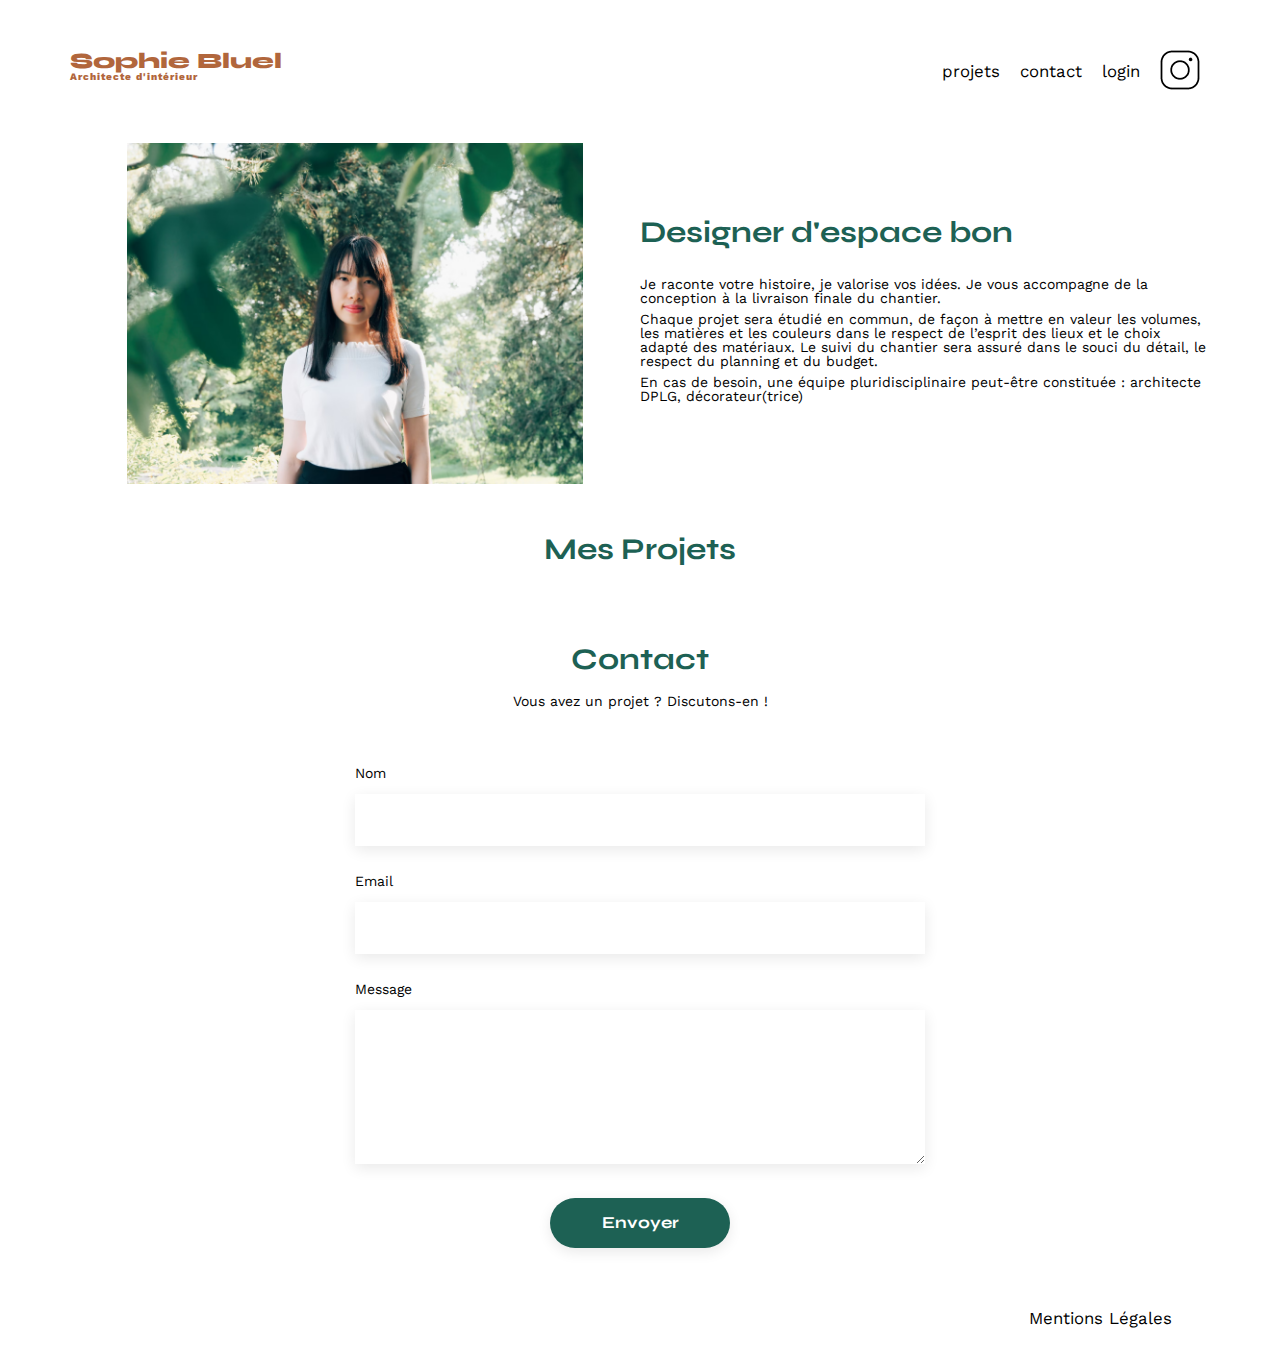
==== FrontEnd/index.html @ 10c4c0f0 "First commit" ====
<!DOCTYPE html>
<html lang="fr">
<head>
	<meta charset="UTF-8">
	<title>Sophie Bluel - Architecte d'intérieur</title>
	<meta name="viewport" content="width=device-width, initial-scale=1.0">
	<link rel="preconnect" href="https://fonts.googleapis.com">
	<link rel="preconnect" href="https://fonts.gstatic.com" crossorigin>
	<link href="https://fonts.googleapis.com/css2?family=Syne:wght@700;800&family=Work+Sans&display=swap" rel="stylesheet">
	<meta name="description" content="">
	<link rel="stylesheet" href="./assets/style.css">
</head>
<body>
<header>
	<h1>Sophie Bluel <span>Architecte d'intérieur</span></h1>
	<nav>
		<ul>
			<li>projets</li>
			<li>contact</li>
			<li>login</li>
			<li><img src="./assets/icons/instagram.png" alt="Instagram"></li>
		</ul>
	</nav>
</header>
<main>
	<section id="introduction">
		<figure>
			<img src="./assets/images/sophie-bluel.png" alt="">
		</figure>
		<article>
			<h2>Designer d'espace bon</h2>
			<p>Je raconte votre histoire, je valorise vos idées. Je vous accompagne de la conception à la livraison finale du chantier.</p>
			<p>Chaque projet sera étudié en commun, de façon à mettre en valeur les volumes, les matières et les couleurs dans le respect de l’esprit des lieux et le choix adapté des matériaux. Le suivi du chantier sera assuré dans le souci du détail, le respect du planning et du budget.</p>
			<p>En cas de besoin, une équipe pluridisciplinaire peut-être constituée : architecte DPLG, décorateur(trice)</p>
		</article>
	</section>
	<section id="portfolio">
		<h2>Mes Projets</h2>
		<div class="gallery">
		</div>
	</section>
	<section id="contact">
		<h2>Contact</h2>
		<p>Vous avez un projet ? Discutons-en !</p>
		<form action="#" method="post">
			<label for="name">Nom</label>
			<input type="text" name="name" id="name">
			<label for="email">Email</label>
			<input type="email" name="email" id="email">
			<label for="message">Message</label>
			<textarea name="message" id="message" cols="30" rows="10"></textarea>
			<input type="submit" value="Envoyer">
		</form>
	</section>
</main>

<footer>
	<nav>
		<ul>
			<li>Mentions Légales</li>
		</ul>
	</nav>
</footer>
<script src="index.js"></script>
</body>
</html>
---- FrontEnd/assets/style.css ----
/* http://meyerweb.com/eric/tools/css/reset/
   v2.0 | 20110126
   License: none (public domain)
*/

html, body, div, span, applet, object, iframe,
h1, h2, h3, h4, h5, h6, p, blockquote, pre,
a, abbr, acronym, address, big, cite, code,
del, dfn, em, img, ins, kbd, q, s, samp,
small, strike, strong, sub, sup, tt, var,
b, u, i, center,
dl, dt, dd, ol, ul, li,
fieldset, form, label, legend,
table, caption, tbody, tfoot, thead, tr, th, td,
article, aside, canvas, details, embed,
figure, figcaption, footer, header, hgroup,
menu, nav, output, ruby, section, summary,
time, mark, audio, video {
	margin: 0;
	padding: 0;
	border: 0;
	font-size: 100%;
	font: inherit;
	vertical-align: baseline;
}
/* HTML5 display-role reset for older browsers */
article, aside, details, figcaption, figure,
footer, header, hgroup, menu, nav, section {
	display: block;
}
body {
	line-height: 1;
}
ol, ul {
	list-style: none;
}
blockquote, q {
	quotes: none;
}
blockquote:before, blockquote:after,
q:before, q:after {
	content: '';
	content: none;
}
table {
	border-collapse: collapse;
	border-spacing: 0;
}
/** end reset css**/
body {
	max-width: 1140px;
	margin:auto;
	font-family: 'Work Sans' ;
	font-size: 14px;
}
header {
	display: flex;
	justify-content: space-between;
	margin: 50px 0
}
section {
	margin: 50px 0
}

h1{
	display: flex;
	flex-direction: column;
	font-family: 'Syne';
	font-size: 22px;
	font-weight: 800;
	color: #B1663C
}

h1 > span {
	font-family: 'Work Sans';
	font-size:10px;
	letter-spacing: 0.1em;
;
}

h2{
	font-family: 'Syne';
	font-weight: 700;
	font-size: 30px;
	color: #1D6154
}
nav ul {
	display: flex;
	align-items: center;
	list-style-type: none;

}
nav li {
	padding: 0 10px;
	font-size: 1.2em;
}

li:hover {
	color: #B1663C;
}
#introduction {
	display: flex;
	align-items: center;
}
#introduction figure {
	flex: 1
}
#introduction img {
	display: block;
	margin: auto;
	width: 80%;
}

#introduction article {
	flex: 1
}
#introduction h2 {
	margin-bottom: 1em;
}

#introduction p {
	margin-bottom: 0.5em;
}
#portfolio h2 {
	text-align: center;
	margin-bottom: 1em;
}
.gallery {
	width: 100%;
	display: grid;
	grid-template-columns: 1fr 1fr 1fr;
	grid-column-gap: 20px;
	grid-row-gap: 20px;
}

.gallery img {
	width: 100%;

}
#contact {
	width: 50%;
margin: auto;
}
#contact > * {
	text-align: center;

}
#contact h2{
	margin-bottom: 20px;
}
#contact form {
	text-align: left;
	margin-top:30px;
	display: flex;
	flex-direction: column;
}

#contact input {
	height: 50px;
	font-size: 1.2em;
	border: none;
	box-shadow: 0px 4px 14px rgba(0, 0, 0, 0.09);
}
#contact label {
	margin: 2em 0 1em 0;
}
#contact textarea {
	border: none;
	box-shadow: 0px 4px 14px rgba(0, 0, 0, 0.09);
}

input[type="submit"]{
	font-family: 'Syne';
	font-weight: 700;
	color: white;
	background-color: #1D6154;
	margin : 2em auto ;
	width: 180px;
	text-align: center;
	border-radius: 60px ;
}

footer nav ul {
	display: flex;
	justify-content: flex-end;
	margin: 2em
}
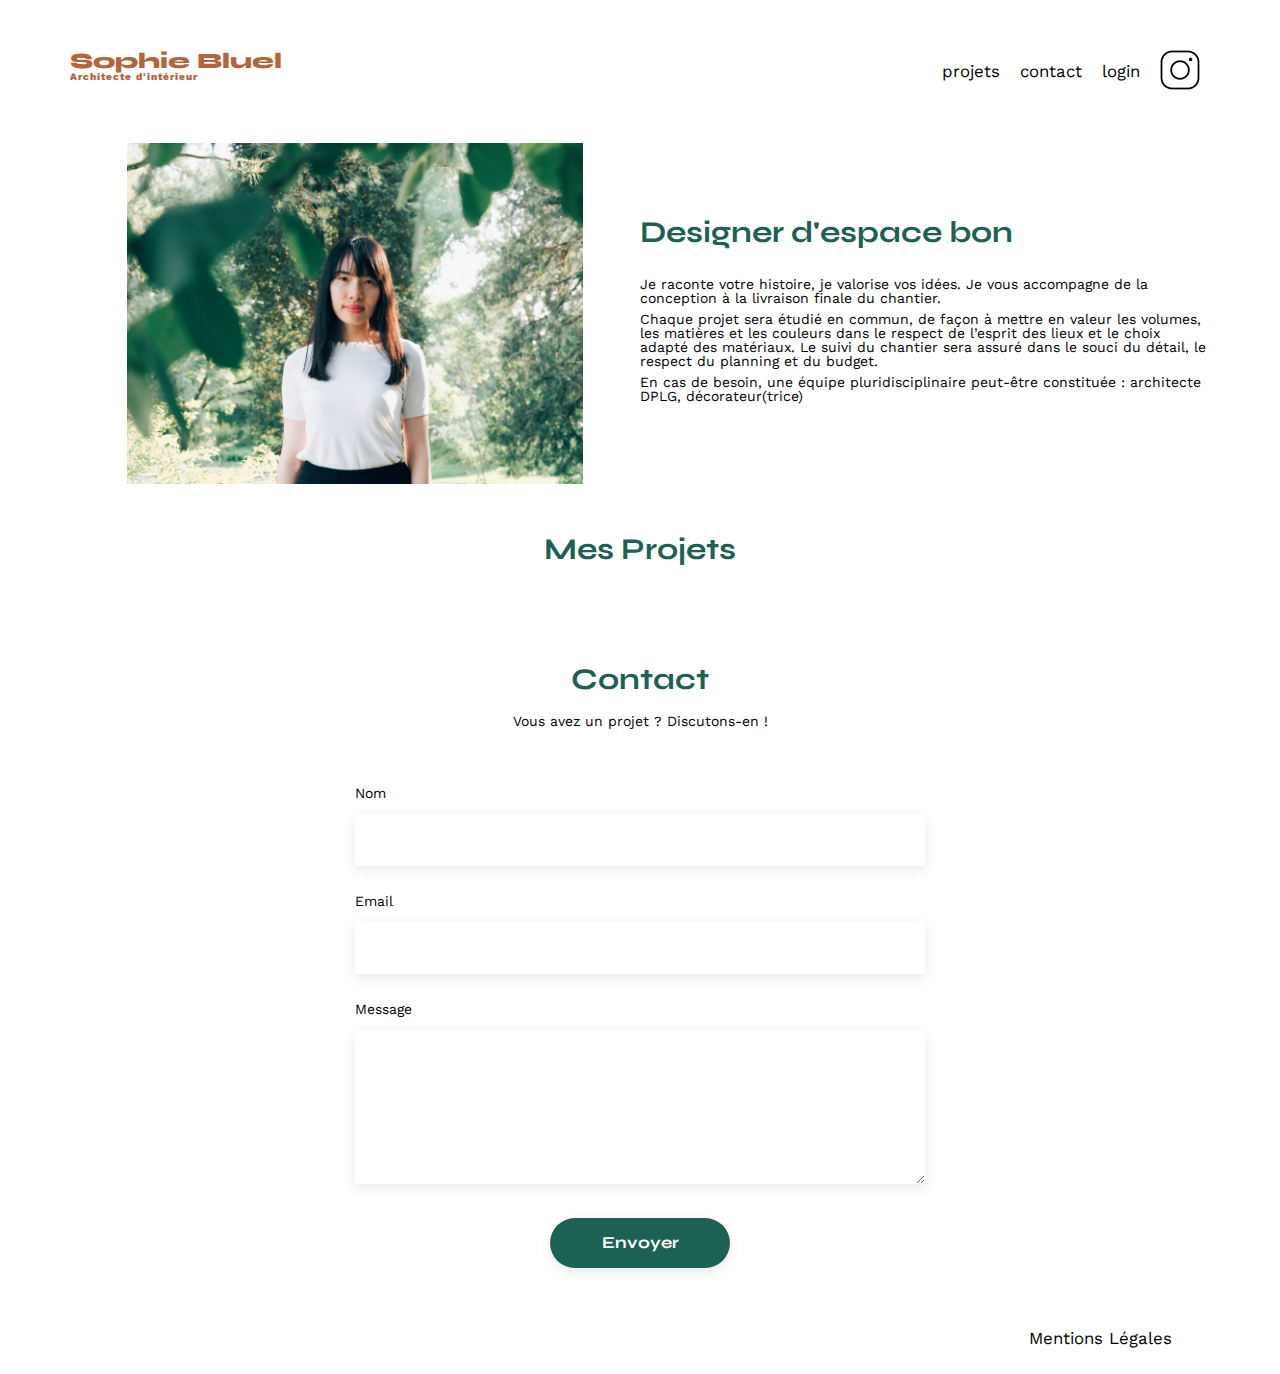
==== commit 2443ec35: "bouton filtres" ====
--- a/FrontEnd/index.html
+++ b/FrontEnd/index.html
@@ -36,6 +36,8 @@
 	</section>
 	<section id="portfolio">
 		<h2>Mes Projets</h2>
+		<div class="portfolio-categories">
+		</div>
 		<div class="gallery">
 		</div>
 	</section>
--- a/FrontEnd/assets/style.css
+++ b/FrontEnd/assets/style.css
@@ -186,3 +186,13 @@
 	margin: 2em
 }
 
+button.active{
+	background-color: green;
+}
+
+.portfolio-categories{
+	display: flex;
+	justify-content: center;
+	gap: 5px;
+	margin: 10px 0px 20px 0px;
+}
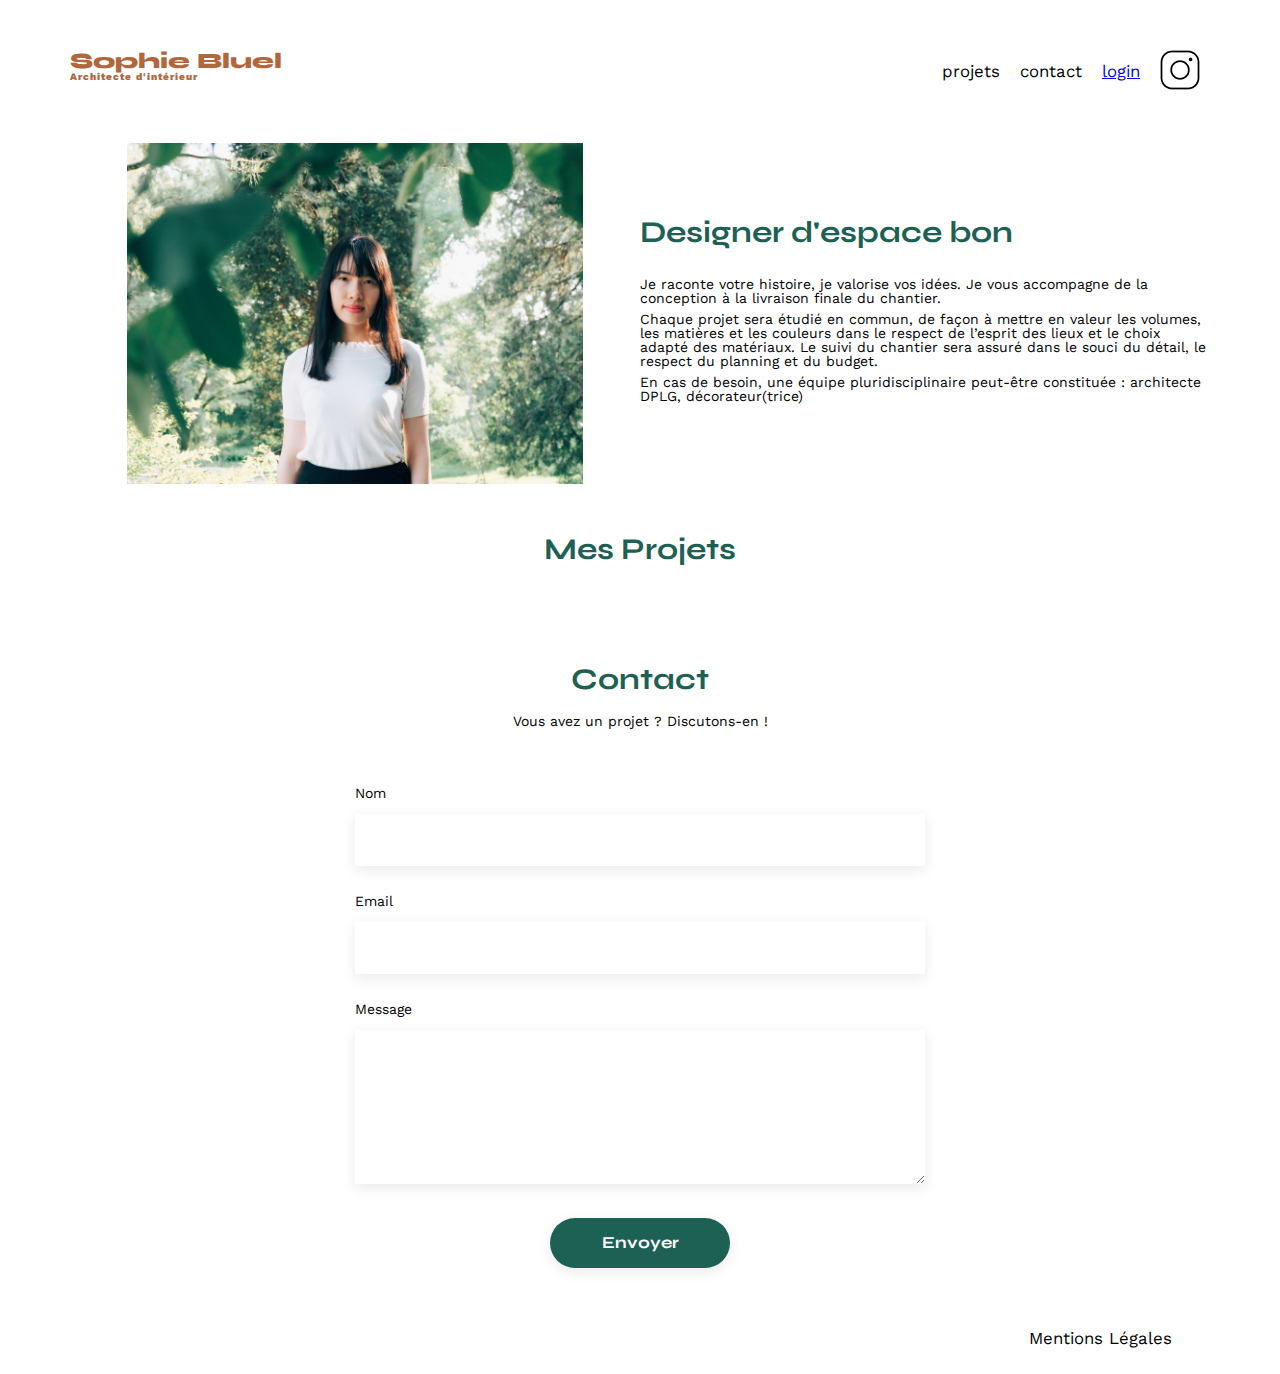
==== commit 20efc695: "ajout de la categorie filter" ====
--- a/FrontEnd/index.html
+++ b/FrontEnd/index.html
@@ -17,7 +17,7 @@
 		<ul>
 			<li>projets</li>
 			<li>contact</li>
-			<li>login</li>
+			<li><a href="login.html">login</a></li>
 			<li><img src="./assets/icons/instagram.png" alt="Instagram"></li>
 		</ul>
 	</nav>
--- a/FrontEnd/assets/style.css
+++ b/FrontEnd/assets/style.css
@@ -196,3 +196,101 @@
 	gap: 5px;
 	margin: 10px 0px 20px 0px;
 }
+
+/*Login css*/
+
+#contact input {
+	height: 50px;
+	font-size: 1.2em;
+	border: none;
+	box-shadow: 0px 4px 14px rgba(0, 0, 0, 0.09);
+}
+#contact label {
+	margin: 2em 0 1em 0;
+}
+#contact textarea {
+	border: none;
+	box-shadow: 0px 4px 14px rgba(0, 0, 0, 0.09);
+}
+
+input[type="submit"]{
+	font-family: 'Syne';
+	font-weight: 700;
+	color: white;
+	background-color: #1D6154;
+	margin : 2em auto ;
+	width: 180px;
+	text-align: center;
+	border-radius: 60px ;
+}
+
+.footer__login{
+margin-top: 100px;
+}
+
+.center{
+	display: flex;
+	flex-direction: column;
+	width: 150px;
+	gap: 5px;
+	margin-top: 10px;
+	align-items: center;
+}
+
+/* Login page properties */
+
+#btn-log-login-page {
+	font-weight: bold;
+}
+
+#login-main {
+	display: flex;
+	flex-direction: column;
+	align-items: center;
+	height: 700px;
+}
+
+#login-main h2 {
+	margin: 50px 0 50px 0;
+}
+
+#login-form {
+	width: 350px;
+	display: flex;
+	flex-direction: column;
+}
+
+#login-form p {
+	margin-bottom: 5px;
+}
+
+#login-form input {
+	width: 100%;
+	height: 40px;
+	border: none;
+	box-shadow: 5px 5px 5px rgb(235, 235, 235);
+	margin-bottom: 20px;
+}
+
+#btn__connection {
+	background-color: #1D6154;
+	color: white;
+	padding: 10px 15px 10px 15px;
+	border: none;
+	border-radius: 20px;
+	width: 170px;
+	margin: 10px 0 20px 0;
+}
+
+#btn-password-forget {
+	background-color: transparent;
+	border: none;
+	text-decoration: underline;
+	margin-bottom: 20px;
+	cursor: pointer;
+}
+
+.login__background{
+	background-color: #FFFEF8;
+}
+
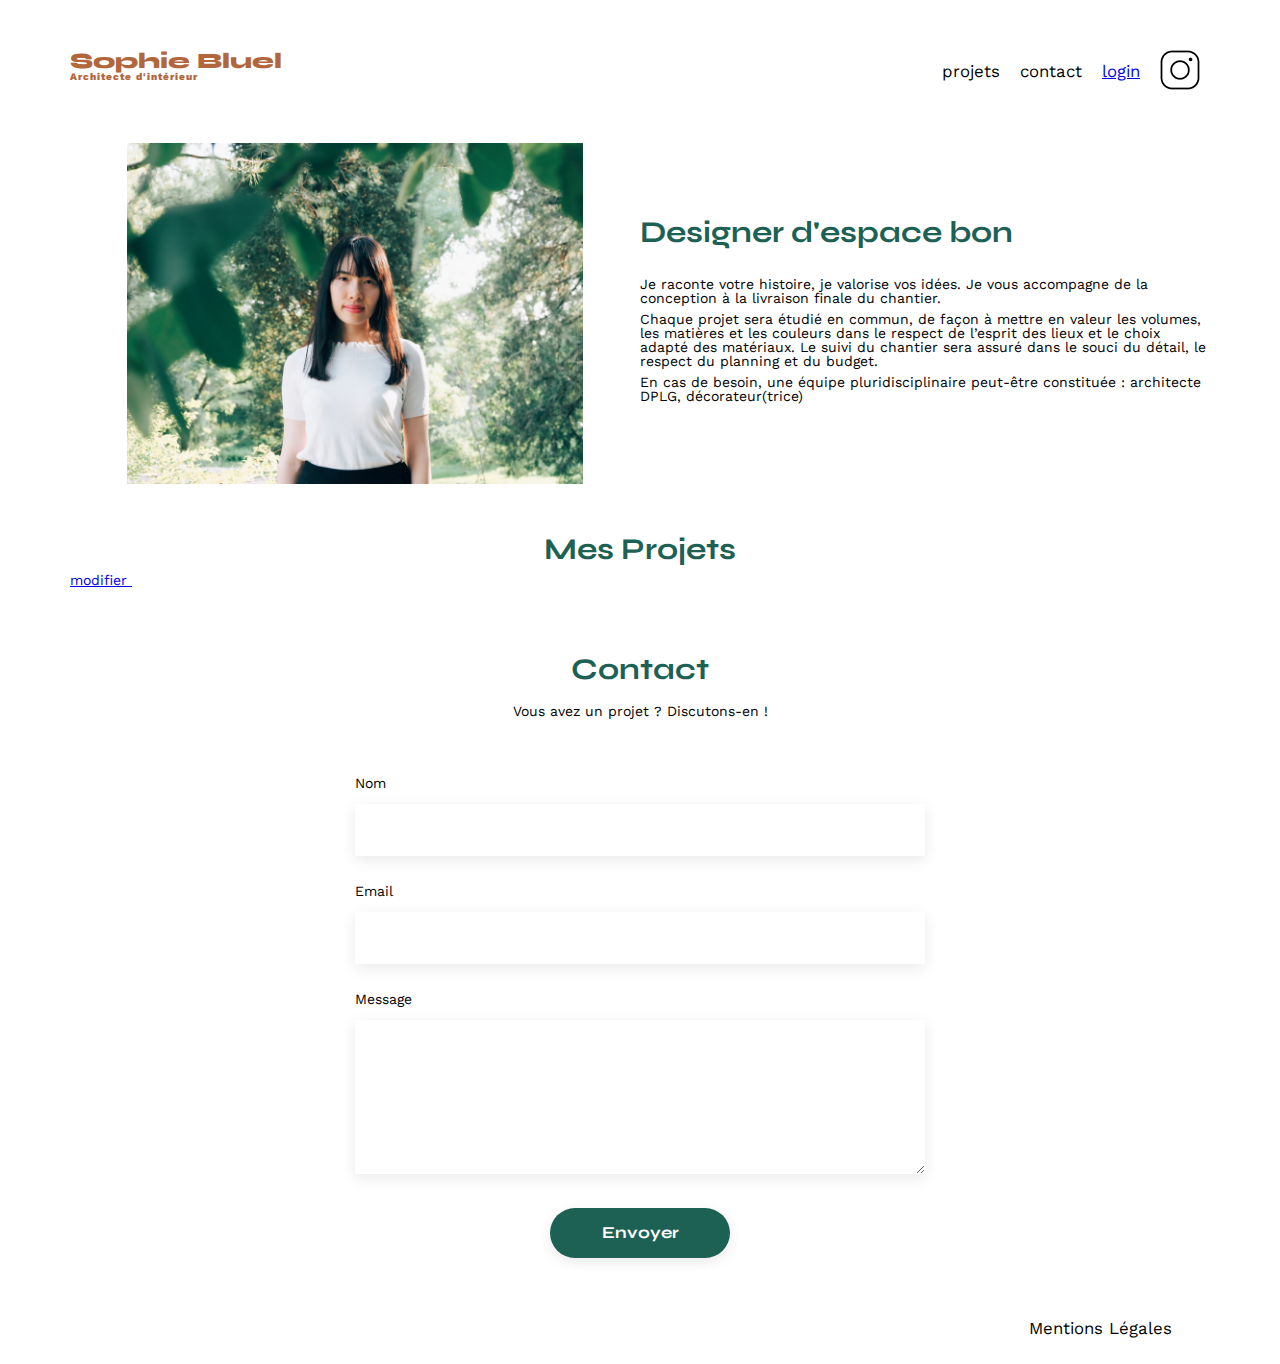
==== commit 68f2646c: "beta modal" ====
--- a/FrontEnd/index.html
+++ b/FrontEnd/index.html
@@ -1,68 +1,106 @@
 <!DOCTYPE html>
 <html lang="fr">
+
 <head>
 	<meta charset="UTF-8">
 	<title>Sophie Bluel - Architecte d'intérieur</title>
 	<meta name="viewport" content="width=device-width, initial-scale=1.0">
 	<link rel="preconnect" href="https://fonts.googleapis.com">
 	<link rel="preconnect" href="https://fonts.gstatic.com" crossorigin>
-	<link href="https://fonts.googleapis.com/css2?family=Syne:wght@700;800&family=Work+Sans&display=swap" rel="stylesheet">
+	<link href="https://fonts.googleapis.com/css2?family=Syne:wght@700;800&family=Work+Sans&display=swap"
+		rel="stylesheet">
 	<meta name="description" content="">
 	<link rel="stylesheet" href="./assets/style.css">
 </head>
+
 <body>
-<header>
-	<h1>Sophie Bluel <span>Architecte d'intérieur</span></h1>
-	<nav>
-		<ul>
-			<li>projets</li>
-			<li>contact</li>
-			<li><a href="login.html">login</a></li>
-			<li><img src="./assets/icons/instagram.png" alt="Instagram"></li>
-		</ul>
-	</nav>
-</header>
-<main>
-	<section id="introduction">
-		<figure>
-			<img src="./assets/images/sophie-bluel.png" alt="">
-		</figure>
-		<article>
-			<h2>Designer d'espace bon</h2>
-			<p>Je raconte votre histoire, je valorise vos idées. Je vous accompagne de la conception à la livraison finale du chantier.</p>
-			<p>Chaque projet sera étudié en commun, de façon à mettre en valeur les volumes, les matières et les couleurs dans le respect de l’esprit des lieux et le choix adapté des matériaux. Le suivi du chantier sera assuré dans le souci du détail, le respect du planning et du budget.</p>
-			<p>En cas de besoin, une équipe pluridisciplinaire peut-être constituée : architecte DPLG, décorateur(trice)</p>
-		</article>
-	</section>
-	<section id="portfolio">
-		<h2>Mes Projets</h2>
-		<div class="portfolio-categories">
+	<header>
+		<h1>Sophie Bluel <span>Architecte d'intérieur</span></h1>
+		<nav>
+			<ul>
+				<li>projets</li>
+				<li>contact</li>
+				<li><a id="login__link" href="login.html">login</a></li>
+				<li><img src="./assets/icons/instagram.png" alt="Instagram"></li>
+			</ul>
+		</nav>
+	</header>
+	<main>
+		<div class="mode__edition hidden">
+			<p><svg id="edit" xmlns="http://www.w3.org/2000/svg"
+					viewBox="0 0 512 512"><!--!Font Awesome Free 6.6.0 by @fontawesome - https://fontawesome.com License - https://fontawesome.com/license/free Copyright 2024 Fonticons, Inc.-->
+					<path fill="#ffffff"
+						d="M441 58.9L453.1 71c9.4 9.4 9.4 24.6 0 33.9L424 134.1 377.9 88 407 58.9c9.4-9.4 24.6-9.4 33.9 0zM209.8 256.2L344 121.9 390.1 168 255.8 302.2c-2.9 2.9-6.5 5-10.4 6.1l-58.5 16.7 16.7-58.5c1.1-3.9 3.2-7.5 6.1-10.4zM373.1 25L175.8 222.2c-8.7 8.7-15 19.4-18.3 31.1l-28.6 100c-2.4 8.4-.1 17.4 6.1 23.6s15.2 8.5 23.6 6.1l100-28.6c11.8-3.4 22.5-9.7 31.1-18.3L487 138.9c28.1-28.1 28.1-73.7 0-101.8L474.9 25C446.8-3.1 401.2-3.1 373.1 25zM88 64C39.4 64 0 103.4 0 152L0 424c0 48.6 39.4 88 88 88l272 0c48.6 0 88-39.4 88-88l0-112c0-13.3-10.7-24-24-24s-24 10.7-24 24l0 112c0 22.1-17.9 40-40 40L88 464c-22.1 0-40-17.9-40-40l0-272c0-22.1 17.9-40 40-40l112 0c13.3 0 24-10.7 24-24s-10.7-24-24-24L88 64z" />
+				</svg>
+				Mode edition</p>
 		</div>
-		<div class="gallery">
-		</div>
-	</section>
-	<section id="contact">
-		<h2>Contact</h2>
-		<p>Vous avez un projet ? Discutons-en !</p>
-		<form action="#" method="post">
-			<label for="name">Nom</label>
-			<input type="text" name="name" id="name">
-			<label for="email">Email</label>
-			<input type="email" name="email" id="email">
-			<label for="message">Message</label>
-			<textarea name="message" id="message" cols="30" rows="10"></textarea>
-			<input type="submit" value="Envoyer">
-		</form>
-	</section>
-</main>
+		<section id="introduction">
+			<figure>
+				<img src="./assets/images/sophie-bluel.png" alt="">
+			</figure>
+			<article>
+				<h2>Designer d'espace bon</h2>
+				<p>Je raconte votre histoire, je valorise vos idées. Je vous accompagne de la conception à la livraison
+					finale du chantier.</p>
+				<p>Chaque projet sera étudié en commun, de façon à mettre en valeur les volumes, les matières et les
+					couleurs dans le respect de l’esprit des lieux et le choix adapté des matériaux. Le suivi du
+					chantier sera assuré dans le souci du détail, le respect du planning et du budget.</p>
+				<p>En cas de besoin, une équipe pluridisciplinaire peut-être constituée : architecte DPLG,
+					décorateur(trice)</p>
+			</article>
+		</section>
+		<section id="portfolio">
+			<div class="portfolio__edit">
+				<h2>Mes Projets</h2>
+				<div>
+					<a href="#modal1" class="js-modal">modifier
+						<aside id="modal1" class="modal" aria-hidden="true" role="dialog" style="display: none;" aria-modal="false">
+							<div class="modal-wrapper">
+								<h3>
+									photo
+									modaldfkjnhfdofdshnzefuhkjdhnsqcjuhsdcqhncdsuhuezcoizehfcezohizefçuiheuhefzuhefzuihfezuihbxcugxfzvugyvxe
+								</h3>
+								<p>lkdjjodie</p>
+								<p>dojiaedoijz</p>
+								<input type="text">
+							</div>
+						</aside>
+						<button id="button__modif" class="hidden"><svg xmlns="http://www.w3.org/2000/svg"
+								viewBox="0 0 512 512"><!--!Font Awesome Free 6.6.0 by @fontawesome - https://fontawesome.com License - https://fontawesome.com/license/free Copyright 2024 Fonticons, Inc.-->
+								<path
+									d="M441 58.9L453.1 71c9.4 9.4 9.4 24.6 0 33.9L424 134.1 377.9 88 407 58.9c9.4-9.4 24.6-9.4 33.9 0zM209.8 256.2L344 121.9 390.1 168 255.8 302.2c-2.9 2.9-6.5 5-10.4 6.1l-58.5 16.7 16.7-58.5c1.1-3.9 3.2-7.5 6.1-10.4zM373.1 25L175.8 222.2c-8.7 8.7-15 19.4-18.3 31.1l-28.6 100c-2.4 8.4-.1 17.4 6.1 23.6s15.2 8.5 23.6 6.1l100-28.6c11.8-3.4 22.5-9.7 31.1-18.3L487 138.9c28.1-28.1 28.1-73.7 0-101.8L474.9 25C446.8-3.1 401.2-3.1 373.1 25zM88 64C39.4 64 0 103.4 0 152L0 424c0 48.6 39.4 88 88 88l272 0c48.6 0 88-39.4 88-88l0-112c0-13.3-10.7-24-24-24s-24 10.7-24 24l0 112c0 22.1-17.9 40-40 40L88 464c-22.1 0-40-17.9-40-40l0-272c0-22.1 17.9-40 40-40l112 0c13.3 0 24-10.7 24-24s-10.7-24-24-24L88 64z" />
+							</svg>modifier</button>
+					</a>
+				</div>
+			</div>
+			<div class="portfolio-categories">
+			</div>
+			<div class="gallery">
+			</div>
+		</section>
+		<section id="contact">
+			<h2>Contact</h2>
+			<p>Vous avez un projet ? Discutons-en !</p>
+			<form action="#" method="post">
+				<label for="name">Nom</label>
+				<input type="text" name="name" id="name">
+				<label for="email">Email</label>
+				<input type="email" name="email" id="email">
+				<label for="message">Message</label>
+				<textarea name="message" id="message" cols="30" rows="10"></textarea>
+				<input type="submit" value="Envoyer">
+			</form>
+		</section>
+	</main>
 
-<footer>
-	<nav>
-		<ul>
-			<li>Mentions Légales</li>
-		</ul>
-	</nav>
-</footer>
-<script src="index.js"></script>
+	<footer>
+		<nav>
+			<ul>
+				<li>Mentions Légales</li>
+			</ul>
+		</nav>
+	</footer>
+	<script src="index.js"></script>
 </body>
-</html>
+
+</html>--- a/FrontEnd/assets/style.css
+++ b/FrontEnd/assets/style.css
@@ -3,19 +3,87 @@
    License: none (public domain)
 */
 
-html, body, div, span, applet, object, iframe,
-h1, h2, h3, h4, h5, h6, p, blockquote, pre,
-a, abbr, acronym, address, big, cite, code,
-del, dfn, em, img, ins, kbd, q, s, samp,
-small, strike, strong, sub, sup, tt, var,
-b, u, i, center,
-dl, dt, dd, ol, ul, li,
-fieldset, form, label, legend,
-table, caption, tbody, tfoot, thead, tr, th, td,
-article, aside, canvas, details, embed,
-figure, figcaption, footer, header, hgroup,
-menu, nav, output, ruby, section, summary,
-time, mark, audio, video {
+html,
+body,
+div,
+span,
+applet,
+object,
+iframe,
+h1,
+h2,
+h3,
+h4,
+h5,
+h6,
+p,
+blockquote,
+pre,
+a,
+abbr,
+acronym,
+address,
+big,
+cite,
+code,
+del,
+dfn,
+em,
+img,
+ins,
+kbd,
+q,
+s,
+samp,
+small,
+strike,
+strong,
+sub,
+sup,
+tt,
+var,
+b,
+u,
+i,
+center,
+dl,
+dt,
+dd,
+ol,
+ul,
+li,
+fieldset,
+form,
+label,
+legend,
+table,
+caption,
+tbody,
+tfoot,
+thead,
+tr,
+th,
+td,
+article,
+aside,
+canvas,
+details,
+embed,
+figure,
+figcaption,
+footer,
+header,
+hgroup,
+menu,
+nav,
+output,
+ruby,
+section,
+summary,
+time,
+mark,
+audio,
+video {
 	margin: 0;
 	padding: 0;
 	border: 0;
@@ -23,46 +91,68 @@
 	font: inherit;
 	vertical-align: baseline;
 }
+
 /* HTML5 display-role reset for older browsers */
-article, aside, details, figcaption, figure,
-footer, header, hgroup, menu, nav, section {
+article,
+aside,
+details,
+figcaption,
+figure,
+footer,
+header,
+hgroup,
+menu,
+nav,
+section {
 	display: block;
 }
+
 body {
 	line-height: 1;
 }
-ol, ul {
+
+ol,
+ul {
 	list-style: none;
 }
-blockquote, q {
+
+blockquote,
+q {
 	quotes: none;
 }
-blockquote:before, blockquote:after,
-q:before, q:after {
+
+blockquote:before,
+blockquote:after,
+q:before,
+q:after {
 	content: '';
 	content: none;
 }
+
 table {
 	border-collapse: collapse;
 	border-spacing: 0;
 }
+
 /** end reset css**/
 body {
 	max-width: 1140px;
-	margin:auto;
-	font-family: 'Work Sans' ;
+	margin: auto;
+	font-family: 'Work Sans';
 	font-size: 14px;
 }
+
 header {
 	display: flex;
 	justify-content: space-between;
 	margin: 50px 0
 }
+
 section {
 	margin: 50px 0
 }
 
-h1{
+h1 {
 	display: flex;
 	flex-direction: column;
 	font-family: 'Syne';
@@ -71,25 +161,26 @@
 	color: #B1663C
 }
 
-h1 > span {
+h1>span {
 	font-family: 'Work Sans';
-	font-size:10px;
+	font-size: 10px;
 	letter-spacing: 0.1em;
-;
-}
-
-h2{
+	;
+}
+
+h2 {
 	font-family: 'Syne';
 	font-weight: 700;
 	font-size: 30px;
 	color: #1D6154
 }
+
 nav ul {
 	display: flex;
 	align-items: center;
 	list-style-type: none;
-
-}
+}
+
 nav li {
 	padding: 0 10px;
 	font-size: 1.2em;
@@ -98,13 +189,16 @@
 li:hover {
 	color: #B1663C;
 }
+
 #introduction {
 	display: flex;
 	align-items: center;
 }
+
 #introduction figure {
 	flex: 1
 }
+
 #introduction img {
 	display: block;
 	margin: auto;
@@ -114,6 +208,7 @@
 #introduction article {
 	flex: 1
 }
+
 #introduction h2 {
 	margin-bottom: 1em;
 }
@@ -121,10 +216,11 @@
 #introduction p {
 	margin-bottom: 0.5em;
 }
+
 #portfolio h2 {
 	text-align: center;
-	margin-bottom: 1em;
-}
+}
+
 .gallery {
 	width: 100%;
 	display: grid;
@@ -137,20 +233,24 @@
 	width: 100%;
 
 }
+
 #contact {
 	width: 50%;
-margin: auto;
-}
-#contact > * {
+	margin: auto;
+}
+
+#contact>* {
 	text-align: center;
 
 }
-#contact h2{
+
+#contact h2 {
 	margin-bottom: 20px;
 }
+
 #contact form {
 	text-align: left;
-	margin-top:30px;
+	margin-top: 30px;
 	display: flex;
 	flex-direction: column;
 }
@@ -161,23 +261,25 @@
 	border: none;
 	box-shadow: 0px 4px 14px rgba(0, 0, 0, 0.09);
 }
+
 #contact label {
 	margin: 2em 0 1em 0;
 }
+
 #contact textarea {
 	border: none;
 	box-shadow: 0px 4px 14px rgba(0, 0, 0, 0.09);
 }
 
-input[type="submit"]{
+input[type="submit"] {
 	font-family: 'Syne';
 	font-weight: 700;
 	color: white;
 	background-color: #1D6154;
-	margin : 2em auto ;
+	margin: 2em auto;
 	width: 180px;
 	text-align: center;
-	border-radius: 60px ;
+	border-radius: 60px;
 }
 
 footer nav ul {
@@ -186,58 +288,51 @@
 	margin: 2em
 }
 
-button.active{
-	background-color: green;
-}
-
-.portfolio-categories{
+.portfolio-categories {
 	display: flex;
 	justify-content: center;
 	gap: 5px;
 	margin: 10px 0px 20px 0px;
 }
 
-/*Login css*/
-
-#contact input {
-	height: 50px;
-	font-size: 1.2em;
-	border: none;
-	box-shadow: 0px 4px 14px rgba(0, 0, 0, 0.09);
-}
-#contact label {
-	margin: 2em 0 1em 0;
-}
-#contact textarea {
-	border: none;
-	box-shadow: 0px 4px 14px rgba(0, 0, 0, 0.09);
-}
-
-input[type="submit"]{
+/*button*/
+
+button.design {
 	font-family: 'Syne';
 	font-weight: 700;
 	color: white;
+	width: 130px;
+	text-align: center;
+	border-radius: 60px;
+	color: #1D6154;
+}
+
+
+button.active {
 	background-color: #1D6154;
-	margin : 2em auto ;
-	width: 180px;
-	text-align: center;
-	border-radius: 60px ;
-}
-
-.footer__login{
-margin-top: 100px;
-}
-
-.center{
-	display: flex;
-	flex-direction: column;
+	border-radius: 60px;
+	width: 130px;
+	color: #FFFEF8;
+}
+
+.category-button {
+	background: white;
+	border-radius: 60px;
 	width: 150px;
-	gap: 5px;
-	margin-top: 10px;
-	align-items: center;
+	height: 35px;
+	color: #1D6154;
+	font-weight: bold;
+	font-size: 14px;
+	border-color: #1D6154;
+	border-width: 1px;
 }
 
 /* Login page properties */
+
+.nav__login a {
+	text-decoration: none;
+	color: black;
+}
 
 #btn-log-login-page {
 	font-weight: bold;
@@ -282,15 +377,93 @@
 	margin: 10px 0 20px 0;
 }
 
-#btn-password-forget {
-	background-color: transparent;
+
+.button__form {
+	display: flex;
+	flex-direction: column;
+	align-items: center;
+}
+
+.login__background {
+	background-color: #FFFEF8;
+}
+
+.error {
+	box-shadow: 5px 5px 5px rgb(235, 235, 235);
+	border: block;
+	border-color: red;
+}
+
+/* Mode edition */
+
+.mode__edition {
+	background-color: black;
+	color: white;
+	height: 40px;
+	display: flex;
+	justify-content: center;
+	align-items: center;
+	width: 100%;
+	position: absolute;
+	left: 0;
+	top: 0;
+	margin-bottom: 20px;
+}
+
+#button__modif {
+	background-color: white;
 	border: none;
-	text-decoration: underline;
-	margin-bottom: 20px;
-	cursor: pointer;
-}
-
-.login__background{
+	margin-top: 5px;
+	gap: 10px;
+}
+
+#button__modif svg {
+	width: 15px;
+	margin-right: 5px;
+	margin-left: 10px;
+}
+
+#edit {
+	width: 10px;
+}
+
+.hidden {
+	visibility: hidden;
+}
+
+.portfolio__edit {
+	gap: 10px;
+	height: 20px;
+	margin: 30px 0px 30px 0px;
+}
+
+.portfolio__edit-flex {
+	display: flex;
+	justify-content: center;
+	align-items: center;
+}
+
+/* Mode edition modale*/
+
+.modal{
+	position: fixed;
+	display: flex;
+	align-items: center;
+	justify-content: center;
+	top: 0;
+	left: 0;
+	width: 100%;
+	height: 100%;
+	background: rgba(0, 0, 0, 0.8);
+}
+
+.modal-wrapper{
+	overflow: auto;
+	width: 600px;
+	max-width: calc(100vw - 20px);
+	max-height: calc(100vh - 20px);
+	padding: 20px;
 	background-color: #FFFEF8;
-}
-
+	color: black;
+}
+
